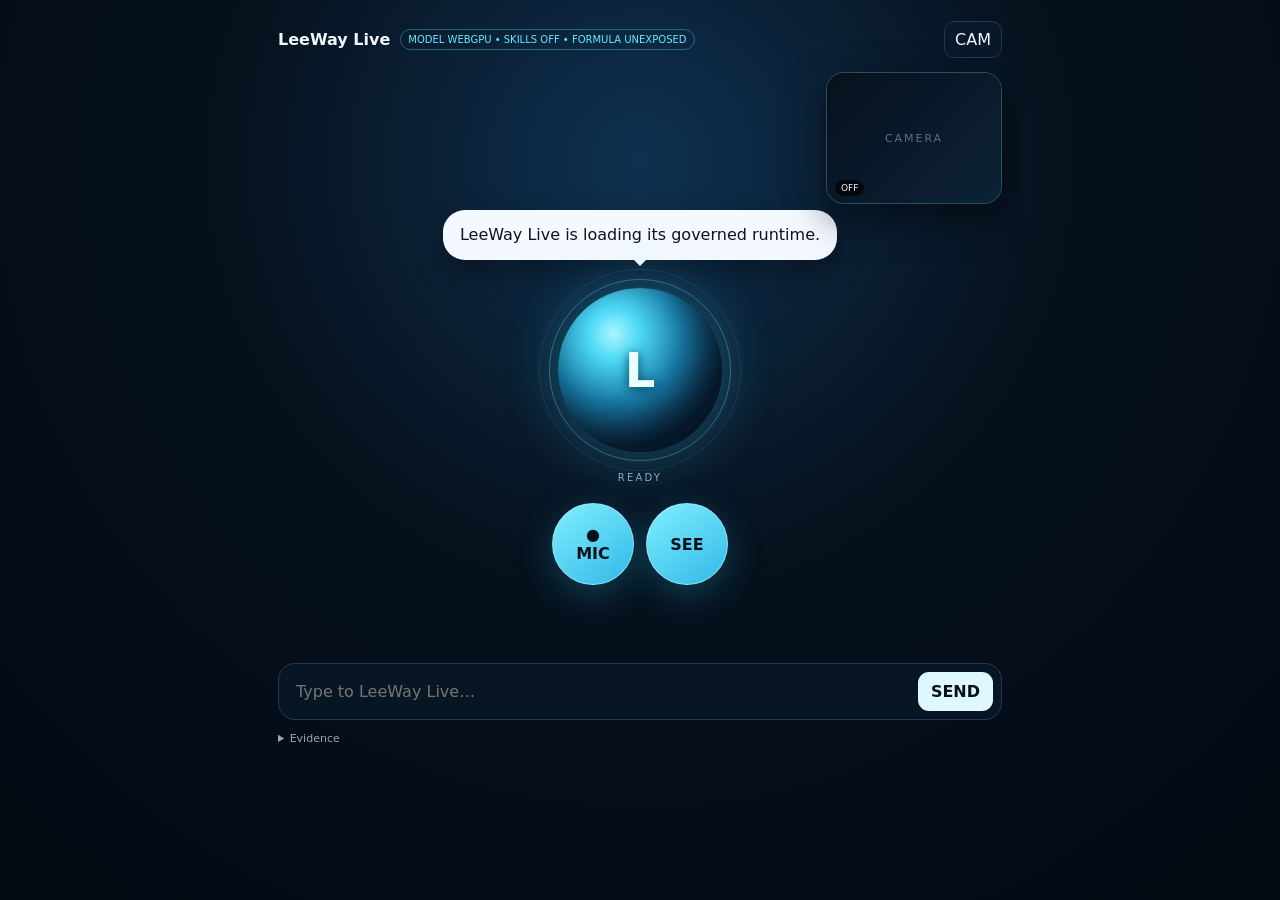
==== docs/index.html @ 48c7791c "feat: expose live model and vision controls" ====
<!--
LEEWAY HEADER — DO NOT REMOVE
REGION: UI.APP.SURFACE
TAG: UI.APP.LEEWAYLIVE.MAIN
5WH:
WHAT = LeeWay Live mobile-first voice, vision, and local-model interface
WHY = Governed public surface for microphone, camera, model inference, ecosystem discovery, and evidence
WHO = LeeWay Industries / Agent Lee
WHERE = docs/index.html
WHEN = 2026-09-23
HOW = Static GitHub Pages shell driven by governed JavaScript modules
AGENTS: ASSESS ALIGN AUDIT AGENT_LEE VERITAS
LICENSE: MIT
-->
<!doctype html>
<html lang="en">
<head>
  <meta charset="utf-8">
  <meta name="viewport" content="width=device-width,initial-scale=1,viewport-fit=cover">
  <meta name="theme-color" content="#06111d">
  <title>LeeWay Live</title>
  <link rel="icon" href="data:,">
  <link rel="manifest" href="./manifest.webmanifest">
  <link rel="stylesheet" href="./styles.css">
</head>
<body>
<main class="app-shell">
  <header class="topbar">
    <div class="identity"><strong>LeeWay Live</strong><span id="runtimeStatus">BOOTING LIVE RUNTIME…</span></div>
    <button id="cameraToggle" class="icon-button" aria-label="Toggle camera">CAM</button>
  </header>
  <section class="camera-pip" id="cameraPanel">
    <video id="cameraView" autoplay muted playsinline></video>
    <div class="camera-placeholder" id="cameraPlaceholder">CAMERA</div>
    <span class="camera-status" id="cameraStatus">OFF</span>
  </section>
  <section class="conversation-stage">
    <div class="speech-bubble agent-bubble" role="status" aria-live="polite">
      <span id="agentText">LeeWay Live is loading its governed runtime.</span>
    </div>
    <div class="sphere-wrap">
      <div class="agent-sphere" id="agentSphere" data-state="idle">
        <div class="sphere-core">L</div>
        <div class="sphere-ring ring-one"></div>
        <div class="sphere-ring ring-two"></div>
      </div>
      <div class="state-label" id="stateLabel">READY</div>
    </div>
    <div style="display:flex;gap:.75rem;justify-content:center;flex-wrap:wrap">
      <button id="micButton" class="mic-button" aria-label="Start voice input" aria-pressed="false">
        <span class="mic-glyph">●</span><span>MIC</span>
      </button>
      <button id="seeButton" class="mic-button" aria-label="Analyze current camera frame"><span>SEE</span></button>
    </div>
  </section>
  <section class="composer">
    <div class="speech-bubble user-bubble" id="userBubble" hidden><span id="userTranscript"></span></div>
    <div class="input-row">
      <input id="textInput" type="text" autocomplete="off" placeholder="Type to LeeWay Live…" aria-label="Message">
      <button id="sendButton" class="send-button">SEND</button>
    </div>
  </section>
  <details class="evidence-panel"><summary>Evidence</summary><pre id="evidenceTrace"></pre></details>
</main>
<script type="module" src="./app.js"></script>
</body>
</html>
---- docs/styles.css ----
/*
LEEWAY HEADER — DO NOT REMOVE
REGION: UI.APP.STYLE
TAG: UI.APP.LEEWAYLIVE.VISUALSYSTEM
COLOR_ONION_HEX:
NEON=#64E9FF
FLUO=#36B7FF
PASTEL=#CDEFFF
ICON_ASCII:
family=lucide
glyph=palette
5WH:
WHAT = Mobile visual system for LeeWay Live
WHY = Keeps camera secondary while voice sphere and conversation remain primary
WHO = LeeWay Industries / Agent Lee
WHERE = docs/styles.css
WHEN = 2026-09-22
HOW = Responsive CSS with picture-in-picture camera, comic bubbles, and state-driven sphere motion
AGENTS:
ASSESS
ALIGN
AUDIT
AGENT_LEE
LICENSE:
MIT
*/
:root{color-scheme:dark;--bg:#06111d;--line:#1d3b57;--text:#f2f7ff;--muted:#91a8bd;--cyan:#64e9ff;--green:#76e3a5}
*{box-sizing:border-box}html,body{margin:0;min-height:100%;background:radial-gradient(circle at 50% 18%,#0f3150 0,#06111d 42%,#030911 100%);font-family:Inter,system-ui,-apple-system,Segoe UI,sans-serif;color:var(--text)}button,input{font:inherit}.app-shell{position:relative;min-height:100dvh;max-width:760px;margin:auto;padding:max(18px,env(safe-area-inset-top)) 18px max(20px,env(safe-area-inset-bottom));overflow:hidden}.topbar{display:flex;justify-content:space-between;align-items:center;min-height:42px;position:relative;z-index:6}.identity{display:flex;gap:10px;align-items:center}.identity span{font-size:10px;color:var(--cyan);border:1px solid #64e9ff55;border-radius:999px;padding:4px 7px}.icon-button{border:1px solid var(--line);background:#0b1b2caa;color:var(--text);border-radius:10px;padding:8px 10px}
.camera-pip{position:absolute;right:18px;top:72px;width:clamp(112px,29vw,176px);aspect-ratio:4/3;border:1px solid #64e9ff55;border-radius:18px;overflow:hidden;background:#02070d;box-shadow:0 14px 38px #0008;z-index:8}.camera-pip video{width:100%;height:100%;object-fit:cover;display:block}.camera-placeholder{position:absolute;inset:0;display:grid;place-items:center;color:#597085;font-size:11px;letter-spacing:.18em;background:linear-gradient(135deg,#07111d,#0c2236)}.camera-status{position:absolute;left:8px;bottom:7px;font-size:9px;background:#000a;padding:3px 6px;border-radius:999px}.camera-pip.active .camera-placeholder{display:none}.camera-pip.active .camera-status{color:var(--green)}
.conversation-stage{min-height:67dvh;display:flex;flex-direction:column;align-items:center;justify-content:center;padding:90px 0 18px}.speech-bubble{position:relative;border-radius:22px;padding:14px 17px;line-height:1.4;box-shadow:0 12px 30px #0005}.agent-bubble{max-width:min(78%,500px);background:#f4f8ff;color:#0a1520;margin-bottom:28px}.agent-bubble:after{content:"";position:absolute;left:50%;bottom:-14px;transform:translateX(-50%);border:8px solid transparent;border-top-color:#f4f8ff}.user-bubble{max-width:82%;margin:0 0 12px auto;background:#173d5c}.user-bubble:after{content:"";position:absolute;right:18px;bottom:-11px;border:6px solid transparent;border-top-color:#173d5c}
.sphere-wrap{text-align:center}.agent-sphere{position:relative;width:164px;height:164px;border-radius:50%;display:grid;place-items:center;background:radial-gradient(circle at 34% 28%,#aaf5ff 0,#4ed9f6 16%,#187ca8 43%,#0b2943 70%,#06111d 100%);box-shadow:0 0 58px #4bdfff4d,inset -18px -24px 38px #02081280;transition:.25s}.sphere-core{font-weight:900;font-size:48px;color:#eaffff;text-shadow:0 2px 12px #003b55}.sphere-ring{position:absolute;inset:-9px;border:1px solid #64e9ff55;border-radius:50%}.ring-two{inset:-19px;border-color:#36b7ff22}.agent-sphere[data-state="listening"]{transform:scale(1.04);box-shadow:0 0 80px #64e9ff99}.agent-sphere[data-state="thinking"]{animation:breathe 1.3s ease-in-out infinite}.agent-sphere[data-state="speaking"] .ring-one{animation:ring 1.1s linear infinite}@keyframes breathe{50%{transform:scale(.96);filter:brightness(1.25)}}@keyframes ring{to{transform:rotate(360deg) scale(1.08)}}.state-label{font-size:10px;letter-spacing:.22em;color:var(--muted);margin-top:20px}
.mic-button{margin-top:20px;width:82px;height:82px;border-radius:50%;border:1px solid #b9f7ff88;background:linear-gradient(145deg,#80efff,#32b8e8);color:#04111a;display:flex;flex-direction:column;align-items:center;justify-content:center;font-weight:900;box-shadow:0 10px 35px #2bbce744}.mic-button[aria-pressed="true"]{background:linear-gradient(145deg,#ff9baa,#ff647b)}.composer{position:relative;z-index:5}.input-row{display:grid;grid-template-columns:1fr auto;gap:8px;background:#091726cc;border:1px solid var(--line);padding:8px;border-radius:17px}.input-row input{min-width:0;background:transparent;border:0;outline:0;color:var(--text);padding:9px}.send-button{border:0;border-radius:11px;padding:10px 13px;background:#dff8ff;color:#06111d;font-weight:900}.evidence-panel{margin-top:12px;color:var(--muted);font-size:11px}.evidence-panel pre{white-space:pre-wrap;max-height:160px;overflow:auto;background:#030911;padding:10px;border-radius:10px}@media(max-width:430px){.camera-pip{width:118px;right:14px;top:68px}.conversation-stage{padding-top:106px}.agent-sphere{width:148px;height:148px}.agent-bubble{max-width:86%}}
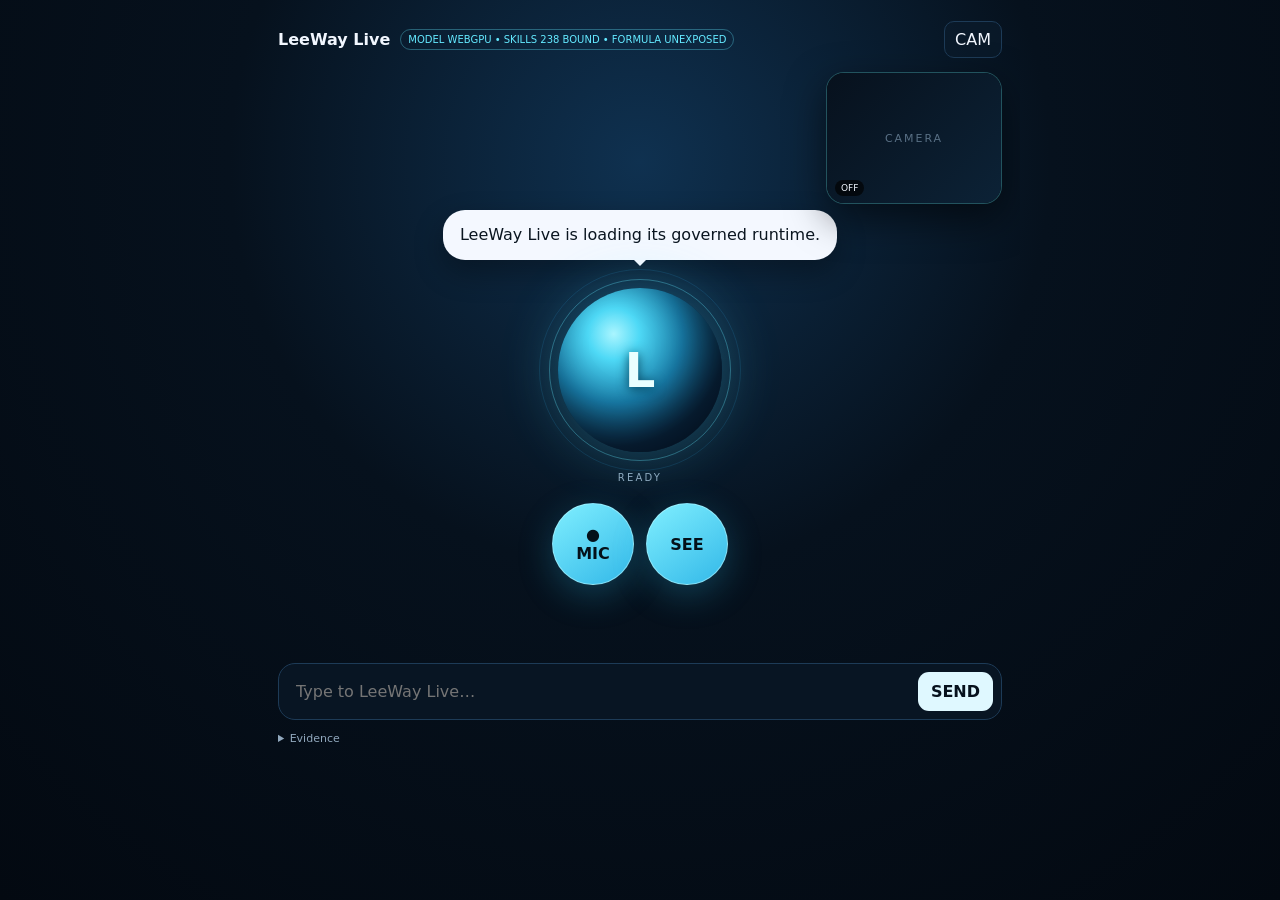
==== commit 361f9a26: "feat: activate browser-local LeeWay Live runtime" ====
--- a/docs/index.html
+++ b/docs/index.html
@@ -12,56 +12,11 @@
 AGENTS: ASSESS ALIGN AUDIT AGENT_LEE VERITAS
 LICENSE: MIT
 -->
-<!doctype html>
-<html lang="en">
-<head>
-  <meta charset="utf-8">
-  <meta name="viewport" content="width=device-width,initial-scale=1,viewport-fit=cover">
-  <meta name="theme-color" content="#06111d">
-  <title>LeeWay Live</title>
-  <link rel="icon" href="data:,">
-  <link rel="manifest" href="./manifest.webmanifest">
-  <link rel="stylesheet" href="./styles.css">
-</head>
-<body>
-<main class="app-shell">
-  <header class="topbar">
-    <div class="identity"><strong>LeeWay Live</strong><span id="runtimeStatus">BOOTING LIVE RUNTIME…</span></div>
-    <button id="cameraToggle" class="icon-button" aria-label="Toggle camera">CAM</button>
-  </header>
-  <section class="camera-pip" id="cameraPanel">
-    <video id="cameraView" autoplay muted playsinline></video>
-    <div class="camera-placeholder" id="cameraPlaceholder">CAMERA</div>
-    <span class="camera-status" id="cameraStatus">OFF</span>
-  </section>
-  <section class="conversation-stage">
-    <div class="speech-bubble agent-bubble" role="status" aria-live="polite">
-      <span id="agentText">LeeWay Live is loading its governed runtime.</span>
-    </div>
-    <div class="sphere-wrap">
-      <div class="agent-sphere" id="agentSphere" data-state="idle">
-        <div class="sphere-core">L</div>
-        <div class="sphere-ring ring-one"></div>
-        <div class="sphere-ring ring-two"></div>
-      </div>
-      <div class="state-label" id="stateLabel">READY</div>
-    </div>
-    <div style="display:flex;gap:.75rem;justify-content:center;flex-wrap:wrap">
-      <button id="micButton" class="mic-button" aria-label="Start voice input" aria-pressed="false">
-        <span class="mic-glyph">●</span><span>MIC</span>
-      </button>
-      <button id="seeButton" class="mic-button" aria-label="Analyze current camera frame"><span>SEE</span></button>
-    </div>
-  </section>
-  <section class="composer">
-    <div class="speech-bubble user-bubble" id="userBubble" hidden><span id="userTranscript"></span></div>
-    <div class="input-row">
-      <input id="textInput" type="text" autocomplete="off" placeholder="Type to LeeWay Live…" aria-label="Message">
-      <button id="sendButton" class="send-button">SEND</button>
-    </div>
-  </section>
-  <details class="evidence-panel"><summary>Evidence</summary><pre id="evidenceTrace"></pre></details>
-</main>
-<script type="module" src="./app.js"></script>
-</body>
-</html>+<!doctype html><html lang="en"><head><meta charset="utf-8"><meta name="viewport" content="width=device-width,initial-scale=1,viewport-fit=cover"><meta name="theme-color" content="#06111d"><link rel="icon" href="data:,"><title>LeeWay Live</title><link rel="manifest" href="./manifest.webmanifest"><link rel="stylesheet" href="./styles.css"></head>
+<body><main class="app-shell"><header class="topbar"><div class="identity"><strong>LeeWay Live</strong><span id="runtimeStatus">BOOTING LIVE RUNTIME…</span></div><button id="cameraToggle" class="icon-button" aria-label="Toggle camera">CAM</button></header>
+<section class="camera-pip" id="cameraPanel"><video id="cameraView" autoplay muted playsinline></video><div class="camera-placeholder" id="cameraPlaceholder">CAMERA</div><span class="camera-status" id="cameraStatus">OFF</span></section>
+<section class="conversation-stage"><div class="speech-bubble agent-bubble" role="status" aria-live="polite"><span id="agentText">LeeWay Live is loading its governed runtime.</span></div>
+<div class="sphere-wrap"><div class="agent-sphere" id="agentSphere" data-state="idle"><div class="sphere-core">L</div><div class="sphere-ring ring-one"></div><div class="sphere-ring ring-two"></div></div><div class="state-label" id="stateLabel">READY</div></div>
+<div style="display:flex;gap:.75rem;justify-content:center;flex-wrap:wrap"><button id="micButton" class="mic-button" aria-label="Start voice input" aria-pressed="false"><span class="mic-glyph">●</span><span>MIC</span></button><button id="seeButton" class="mic-button" aria-label="Analyze current camera frame"><span>SEE</span></button></div></section>
+<section class="composer"><div class="speech-bubble user-bubble" id="userBubble" hidden><span id="userTranscript"></span></div><div class="input-row"><input id="textInput" type="text" autocomplete="off" placeholder="Type to LeeWay Live…" aria-label="Message"><button id="sendButton" class="send-button">SEND</button></div></section>
+<details class="evidence-panel"><summary>Evidence</summary><pre id="evidenceTrace"></pre></details></main><script type="module" src="./app.js"></script></body></html>
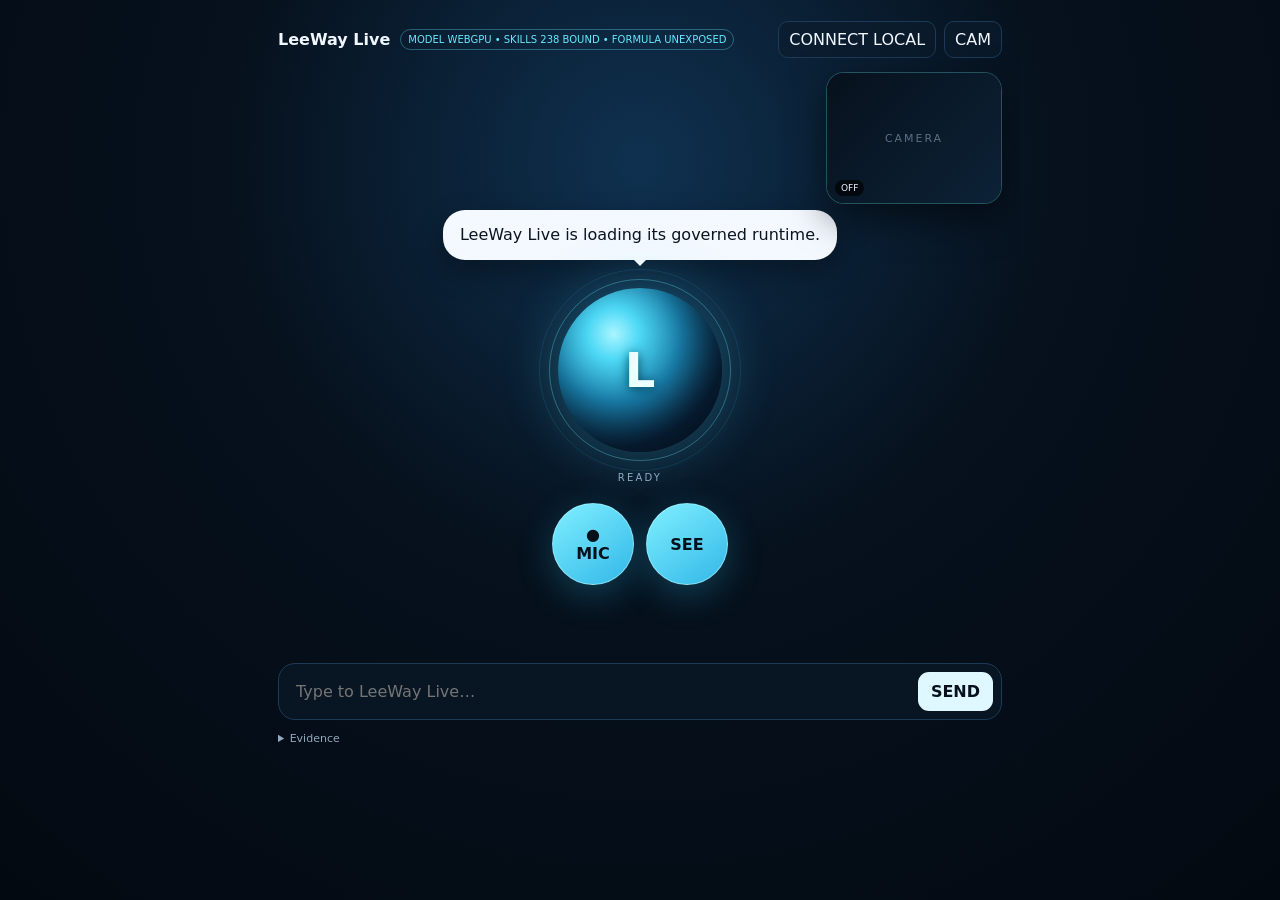
==== commit 89dc9af6: "feat: complete LeeWay Live local model vision runtime" ====
--- a/docs/index.html
+++ b/docs/index.html
@@ -13,7 +13,7 @@
 LICENSE: MIT
 -->
 <!doctype html><html lang="en"><head><meta charset="utf-8"><meta name="viewport" content="width=device-width,initial-scale=1,viewport-fit=cover"><meta name="theme-color" content="#06111d"><link rel="icon" href="data:,"><title>LeeWay Live</title><link rel="manifest" href="./manifest.webmanifest"><link rel="stylesheet" href="./styles.css"></head>
-<body><main class="app-shell"><header class="topbar"><div class="identity"><strong>LeeWay Live</strong><span id="runtimeStatus">BOOTING LIVE RUNTIME…</span></div><button id="cameraToggle" class="icon-button" aria-label="Toggle camera">CAM</button></header>
+<body><main class="app-shell"><header class="topbar"><div class="identity"><strong>LeeWay Live</strong><span id="runtimeStatus">BOOTING LIVE RUNTIME…</span></div><div style="display:flex;gap:.5rem"><button id="connectLocal" class="icon-button" aria-label="Connect local LeeWay Runtime Fabric">CONNECT LOCAL</button><button id="cameraToggle" class="icon-button" aria-label="Toggle camera">CAM</button></div></header>
 <section class="camera-pip" id="cameraPanel"><video id="cameraView" autoplay muted playsinline></video><div class="camera-placeholder" id="cameraPlaceholder">CAMERA</div><span class="camera-status" id="cameraStatus">OFF</span></section>
 <section class="conversation-stage"><div class="speech-bubble agent-bubble" role="status" aria-live="polite"><span id="agentText">LeeWay Live is loading its governed runtime.</span></div>
 <div class="sphere-wrap"><div class="agent-sphere" id="agentSphere" data-state="idle"><div class="sphere-core">L</div><div class="sphere-ring ring-one"></div><div class="sphere-ring ring-two"></div></div><div class="state-label" id="stateLabel">READY</div></div>
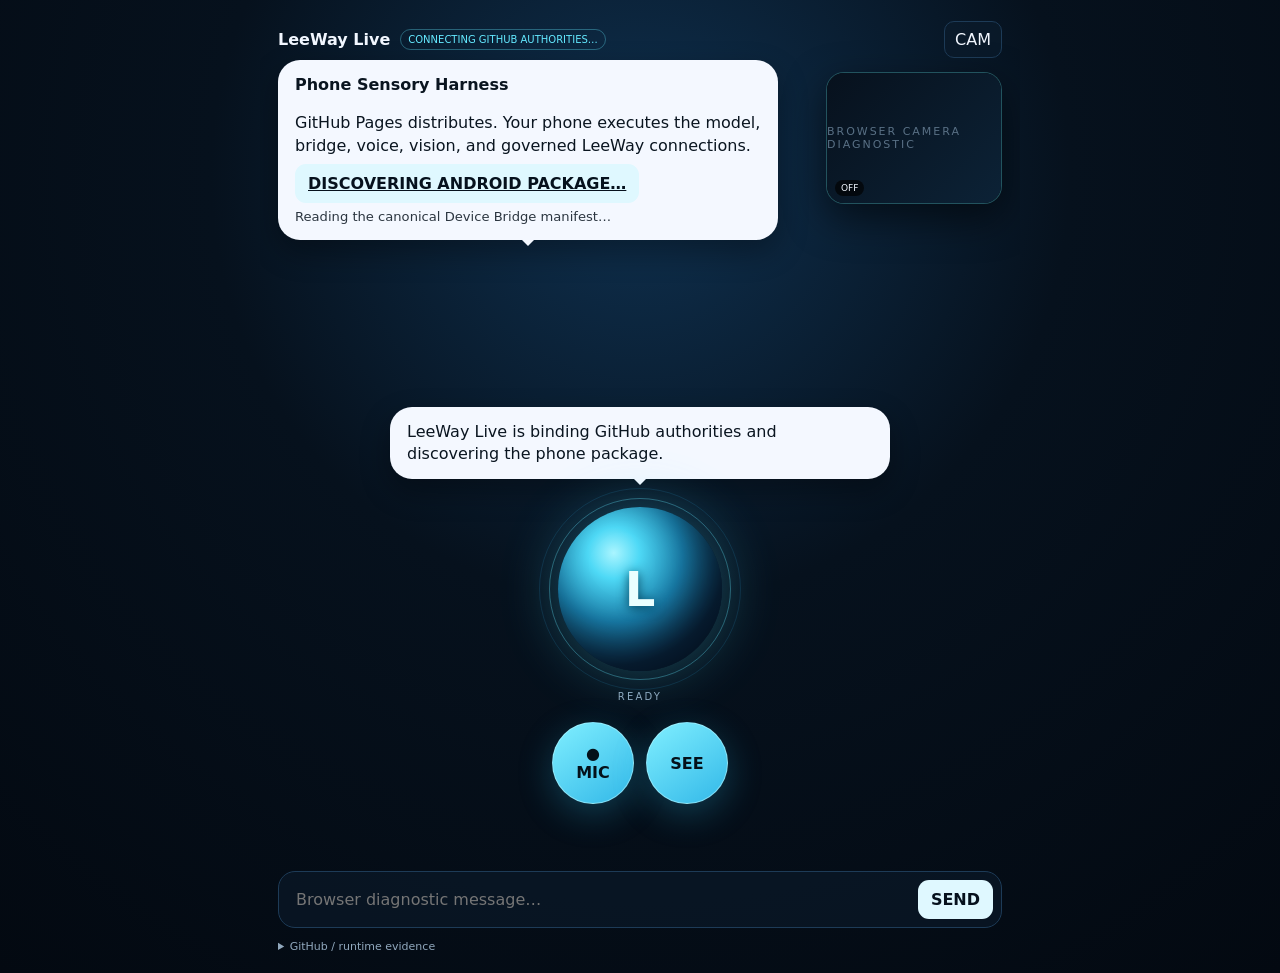
==== commit c2cd9389: "feat: make LeeWay Live Pages the phone harness installer" ====
--- a/docs/index.html
+++ b/docs/index.html
@@ -3,20 +3,75 @@
 REGION: UI.APP.SURFACE
 TAG: UI.APP.LEEWAYLIVE.MAIN
 5WH:
-WHAT = LeeWay Live mobile-first voice, vision, and local-model interface
-WHY = Governed public surface for microphone, camera, model inference, ecosystem discovery, and evidence
+WHAT = LeeWay Live GitHub Pages bootstrap, installer, browser diagnostics, voice and vision surface
+WHY = Gives any authorized user one GitHub Pages front door for the phone-local LeeWay sensory harness
 WHO = LeeWay Industries / Agent Lee
 WHERE = docs/index.html
 WHEN = 2026-09-23
-HOW = Static GitHub Pages shell driven by governed JavaScript modules
+HOW = GitHub Pages reads canonical manifests, exposes the current Android package, and retains browser diagnostics
 AGENTS: ASSESS ALIGN AUDIT AGENT_LEE VERITAS
 LICENSE: MIT
 -->
-<!doctype html><html lang="en"><head><meta charset="utf-8"><meta name="viewport" content="width=device-width,initial-scale=1,viewport-fit=cover"><meta name="theme-color" content="#06111d"><link rel="icon" href="data:,"><title>LeeWay Live</title><link rel="manifest" href="./manifest.webmanifest"><link rel="stylesheet" href="./styles.css"></head>
-<body><main class="app-shell"><header class="topbar"><div class="identity"><strong>LeeWay Live</strong><span id="runtimeStatus">BOOTING LIVE RUNTIME…</span></div><div style="display:flex;gap:.5rem"><button id="connectLocal" class="icon-button" aria-label="Connect local LeeWay Runtime Fabric">CONNECT LOCAL</button><button id="cameraToggle" class="icon-button" aria-label="Toggle camera">CAM</button></div></header>
-<section class="camera-pip" id="cameraPanel"><video id="cameraView" autoplay muted playsinline></video><div class="camera-placeholder" id="cameraPlaceholder">CAMERA</div><span class="camera-status" id="cameraStatus">OFF</span></section>
-<section class="conversation-stage"><div class="speech-bubble agent-bubble" role="status" aria-live="polite"><span id="agentText">LeeWay Live is loading its governed runtime.</span></div>
-<div class="sphere-wrap"><div class="agent-sphere" id="agentSphere" data-state="idle"><div class="sphere-core">L</div><div class="sphere-ring ring-one"></div><div class="sphere-ring ring-two"></div></div><div class="state-label" id="stateLabel">READY</div></div>
-<div style="display:flex;gap:.75rem;justify-content:center;flex-wrap:wrap"><button id="micButton" class="mic-button" aria-label="Start voice input" aria-pressed="false"><span class="mic-glyph">●</span><span>MIC</span></button><button id="seeButton" class="mic-button" aria-label="Analyze current camera frame"><span>SEE</span></button></div></section>
-<section class="composer"><div class="speech-bubble user-bubble" id="userBubble" hidden><span id="userTranscript"></span></div><div class="input-row"><input id="textInput" type="text" autocomplete="off" placeholder="Type to LeeWay Live…" aria-label="Message"><button id="sendButton" class="send-button">SEND</button></div></section>
-<details class="evidence-panel"><summary>Evidence</summary><pre id="evidenceTrace"></pre></details></main><script type="module" src="./app.js"></script></body></html>+<!doctype html>
+<html lang="en">
+<head>
+  <meta charset="utf-8">
+  <meta name="viewport" content="width=device-width,initial-scale=1,viewport-fit=cover">
+  <meta name="theme-color" content="#06111d">
+  <title>LeeWay Live</title>
+  <link rel="icon" href="data:,">
+  <link rel="manifest" href="./manifest.webmanifest">
+  <link rel="stylesheet" href="./styles.css">
+</head>
+<body>
+<main class="app-shell">
+  <header class="topbar">
+    <div class="identity"><strong>LeeWay Live</strong><span id="runtimeStatus">CONNECTING GITHUB AUTHORITIES…</span></div>
+    <button id="cameraToggle" class="icon-button" aria-label="Toggle browser camera diagnostic">CAM</button>
+  </header>
+
+  <section class="speech-bubble agent-bubble" aria-labelledby="installTitle">
+    <strong id="installTitle">Phone Sensory Harness</strong>
+    <p>GitHub Pages distributes. Your phone executes the model, bridge, voice, vision, and governed LeeWay connections.</p>
+    <a id="installButton" class="send-button" href="#" aria-disabled="true">DISCOVERING ANDROID PACKAGE…</a>
+    <div id="packageInfo" style="margin-top:.75rem;font-size:.82rem;opacity:.85">Reading the canonical Device Bridge manifest…</div>
+  </section>
+
+  <section class="camera-pip" id="cameraPanel">
+    <video id="cameraView" autoplay muted playsinline></video>
+    <div class="camera-placeholder" id="cameraPlaceholder">BROWSER CAMERA DIAGNOSTIC</div>
+    <span class="camera-status" id="cameraStatus">OFF</span>
+  </section>
+
+  <section class="conversation-stage">
+    <div class="speech-bubble agent-bubble" role="status" aria-live="polite">
+      <span id="agentText">LeeWay Live is binding GitHub authorities and discovering the phone package.</span>
+    </div>
+    <div class="sphere-wrap">
+      <div class="agent-sphere" id="agentSphere" data-state="idle">
+        <div class="sphere-core">L</div><div class="sphere-ring ring-one"></div><div class="sphere-ring ring-two"></div>
+      </div>
+      <div class="state-label" id="stateLabel">READY</div>
+    </div>
+    <div style="display:flex;gap:.75rem;justify-content:center;flex-wrap:wrap">
+      <button id="micButton" class="mic-button" aria-label="Start browser voice diagnostic" aria-pressed="false"><span class="mic-glyph">●</span><span>MIC</span></button>
+      <button id="seeButton" class="mic-button" aria-label="Analyze current browser camera frame"><span>SEE</span></button>
+    </div>
+  </section>
+
+  <section class="composer">
+    <div class="speech-bubble user-bubble" id="userBubble" hidden><span id="userTranscript"></span></div>
+    <div class="input-row">
+      <input id="textInput" type="text" autocomplete="off" placeholder="Browser diagnostic message…" aria-label="Message">
+      <button id="sendButton" class="send-button">SEND</button>
+    </div>
+  </section>
+
+  <details class="evidence-panel">
+    <summary>GitHub / runtime evidence</summary>
+    <pre id="evidenceTrace"></pre>
+  </details>
+</main>
+<script type="module" src="./app.js"></script>
+</body>
+</html>
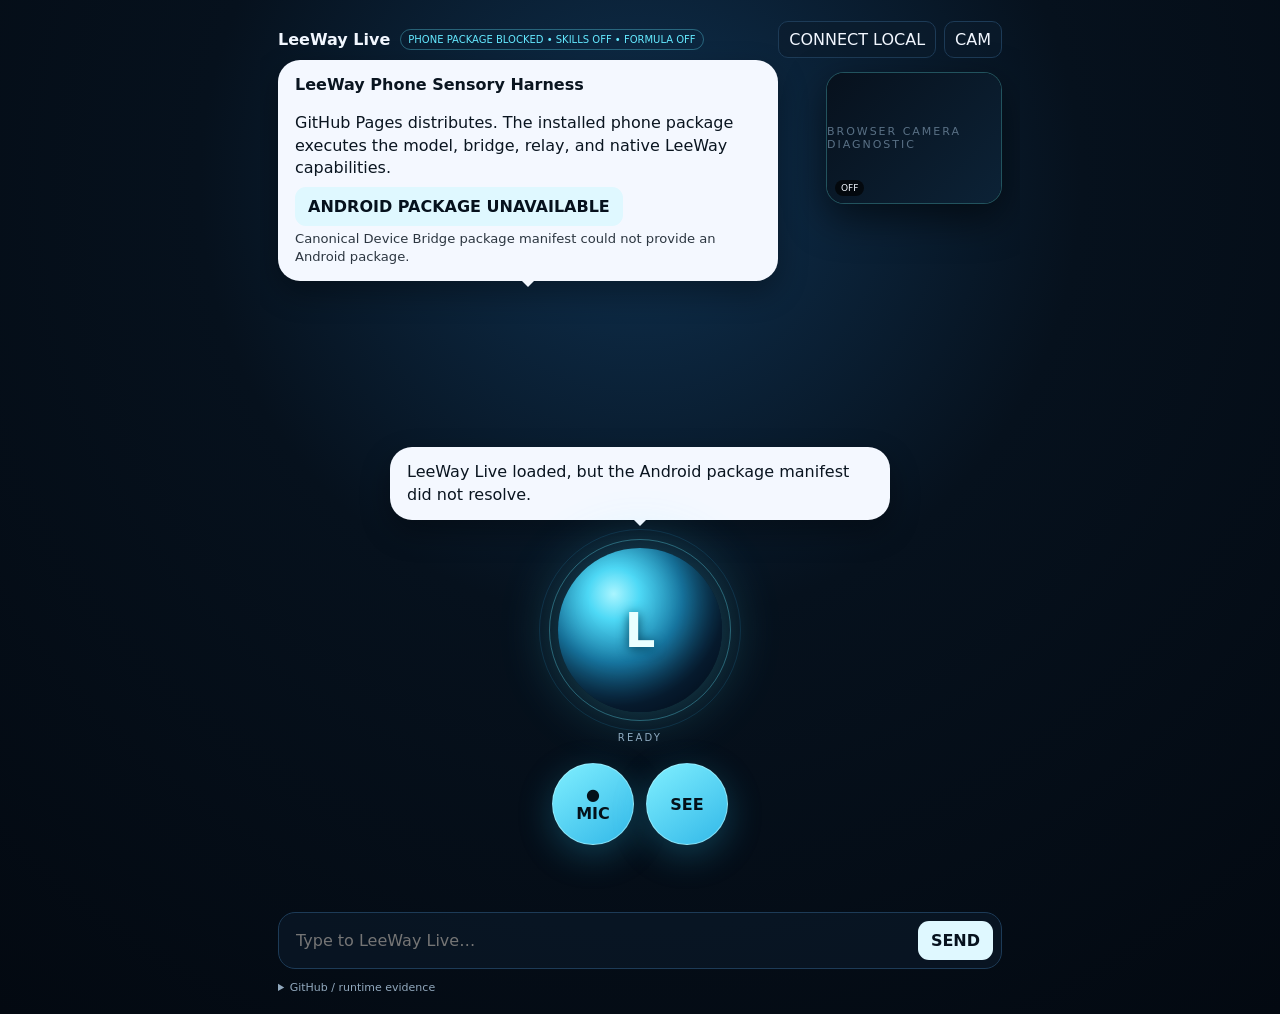
==== commit ad96b4b7: "feat: add GitHub Pages phone installer without removing local diagnostics" ====
--- a/docs/index.html
+++ b/docs/index.html
@@ -3,12 +3,12 @@
 REGION: UI.APP.SURFACE
 TAG: UI.APP.LEEWAYLIVE.MAIN
 5WH:
-WHAT = LeeWay Live GitHub Pages bootstrap, installer, browser diagnostics, voice and vision surface
-WHY = Gives any authorized user one GitHub Pages front door for the phone-local LeeWay sensory harness
+WHAT = LeeWay Live GitHub Pages installer plus browser/local-runtime diagnostics
+WHY = Provides one public front door for phone-local LeeWay while preserving current local runtime and browser capabilities
 WHO = LeeWay Industries / Agent Lee
 WHERE = docs/index.html
 WHEN = 2026-09-23
-HOW = GitHub Pages reads canonical manifests, exposes the current Android package, and retains browser diagnostics
+HOW = Static GitHub Pages UI driven by canonical manifests and governed JavaScript modules
 AGENTS: ASSESS ALIGN AUDIT AGENT_LEE VERITAS
 LICENSE: MIT
 -->
@@ -18,23 +18,29 @@
   <meta charset="utf-8">
   <meta name="viewport" content="width=device-width,initial-scale=1,viewport-fit=cover">
   <meta name="theme-color" content="#06111d">
+  <link rel="icon" href="data:,">
   <title>LeeWay Live</title>
-  <link rel="icon" href="data:,">
   <link rel="manifest" href="./manifest.webmanifest">
   <link rel="stylesheet" href="./styles.css">
 </head>
 <body>
 <main class="app-shell">
   <header class="topbar">
-    <div class="identity"><strong>LeeWay Live</strong><span id="runtimeStatus">CONNECTING GITHUB AUTHORITIES…</span></div>
-    <button id="cameraToggle" class="icon-button" aria-label="Toggle browser camera diagnostic">CAM</button>
+    <div class="identity">
+      <strong>LeeWay Live</strong>
+      <span id="runtimeStatus">CONNECTING GITHUB AUTHORITIES…</span>
+    </div>
+    <div style="display:flex;gap:.5rem;flex-wrap:wrap">
+      <button id="connectLocal" class="icon-button" aria-label="Connect local LeeWay Runtime Fabric">CONNECT LOCAL</button>
+      <button id="cameraToggle" class="icon-button" aria-label="Toggle browser camera diagnostic">CAM</button>
+    </div>
   </header>
 
   <section class="speech-bubble agent-bubble" aria-labelledby="installTitle">
-    <strong id="installTitle">Phone Sensory Harness</strong>
-    <p>GitHub Pages distributes. Your phone executes the model, bridge, voice, vision, and governed LeeWay connections.</p>
+    <strong id="installTitle">LeeWay Phone Sensory Harness</strong>
+    <p>GitHub Pages distributes. The installed phone package executes the model, bridge, relay, and native LeeWay capabilities.</p>
     <a id="installButton" class="send-button" href="#" aria-disabled="true">DISCOVERING ANDROID PACKAGE…</a>
-    <div id="packageInfo" style="margin-top:.75rem;font-size:.82rem;opacity:.85">Reading the canonical Device Bridge manifest…</div>
+    <div id="packageInfo" style="margin-top:.75rem;font-size:.82rem;opacity:.85">Reading the canonical Device Bridge package manifest…</div>
   </section>
 
   <section class="camera-pip" id="cameraPanel">
@@ -45,16 +51,22 @@
 
   <section class="conversation-stage">
     <div class="speech-bubble agent-bubble" role="status" aria-live="polite">
-      <span id="agentText">LeeWay Live is binding GitHub authorities and discovering the phone package.</span>
+      <span id="agentText">LeeWay Live is loading its governed runtime.</span>
     </div>
+
     <div class="sphere-wrap">
       <div class="agent-sphere" id="agentSphere" data-state="idle">
-        <div class="sphere-core">L</div><div class="sphere-ring ring-one"></div><div class="sphere-ring ring-two"></div>
+        <div class="sphere-core">L</div>
+        <div class="sphere-ring ring-one"></div>
+        <div class="sphere-ring ring-two"></div>
       </div>
       <div class="state-label" id="stateLabel">READY</div>
     </div>
+
     <div style="display:flex;gap:.75rem;justify-content:center;flex-wrap:wrap">
-      <button id="micButton" class="mic-button" aria-label="Start browser voice diagnostic" aria-pressed="false"><span class="mic-glyph">●</span><span>MIC</span></button>
+      <button id="micButton" class="mic-button" aria-label="Start browser voice diagnostic" aria-pressed="false">
+        <span class="mic-glyph">●</span><span>MIC</span>
+      </button>
       <button id="seeButton" class="mic-button" aria-label="Analyze current browser camera frame"><span>SEE</span></button>
     </div>
   </section>
@@ -62,7 +74,7 @@
   <section class="composer">
     <div class="speech-bubble user-bubble" id="userBubble" hidden><span id="userTranscript"></span></div>
     <div class="input-row">
-      <input id="textInput" type="text" autocomplete="off" placeholder="Browser diagnostic message…" aria-label="Message">
+      <input id="textInput" type="text" autocomplete="off" placeholder="Type to LeeWay Live…" aria-label="Message">
       <button id="sendButton" class="send-button">SEND</button>
     </div>
   </section>
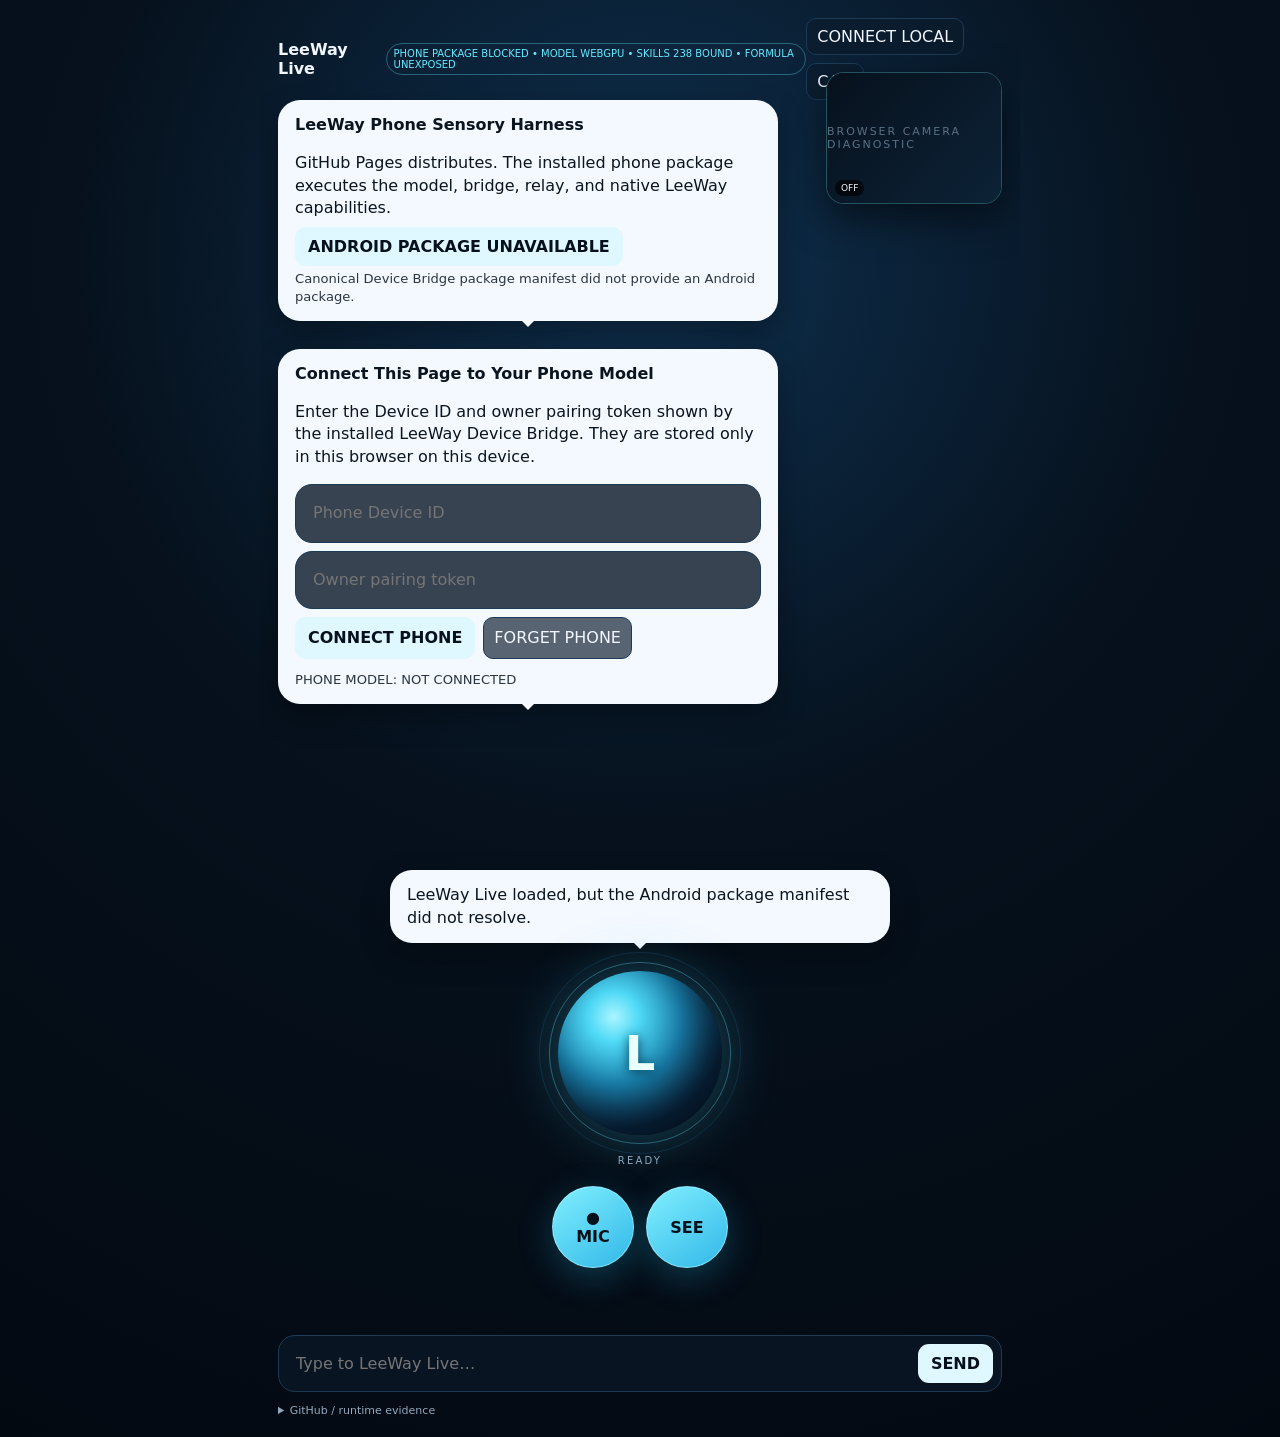
==== commit e0ab7355: "feat: add persistent phone pairing controls to LeeWay Live" ====
--- a/docs/index.html
+++ b/docs/index.html
@@ -43,7 +43,23 @@
     <div id="packageInfo" style="margin-top:.75rem;font-size:.82rem;opacity:.85">Reading the canonical Device Bridge package manifest…</div>
   </section>
 
-  <section class="camera-pip" id="cameraPanel">
+    <section class="speech-bubble agent-bubble" aria-labelledby="phonePairTitle">
+    <strong id="phonePairTitle">Connect This Page to Your Phone Model</strong>
+    <p>Enter the Device ID and owner pairing token shown by the installed LeeWay Device Bridge. They are stored only in this browser on this device.</p>
+    <div class="input-row" style="margin-bottom:.5rem">
+      <input id="phoneDeviceId" type="text" autocomplete="off" placeholder="Phone Device ID" aria-label="Phone Device ID">
+    </div>
+    <div class="input-row" style="margin-bottom:.5rem">
+      <input id="phonePairingToken" type="password" autocomplete="off" placeholder="Owner pairing token" aria-label="Owner pairing token">
+    </div>
+    <div style="display:flex;gap:.5rem;flex-wrap:wrap">
+      <button id="connectPhone" class="send-button">CONNECT PHONE</button>
+      <button id="forgetPhone" class="icon-button">FORGET PHONE</button>
+    </div>
+    <div id="phoneStatus" style="margin-top:.75rem;font-size:.82rem;opacity:.85">PHONE MODEL: NOT CONNECTED</div>
+  </section>
+
+<section class="camera-pip" id="cameraPanel">
     <video id="cameraView" autoplay muted playsinline></video>
     <div class="camera-placeholder" id="cameraPlaceholder">BROWSER CAMERA DIAGNOSTIC</div>
     <span class="camera-status" id="cameraStatus">OFF</span>
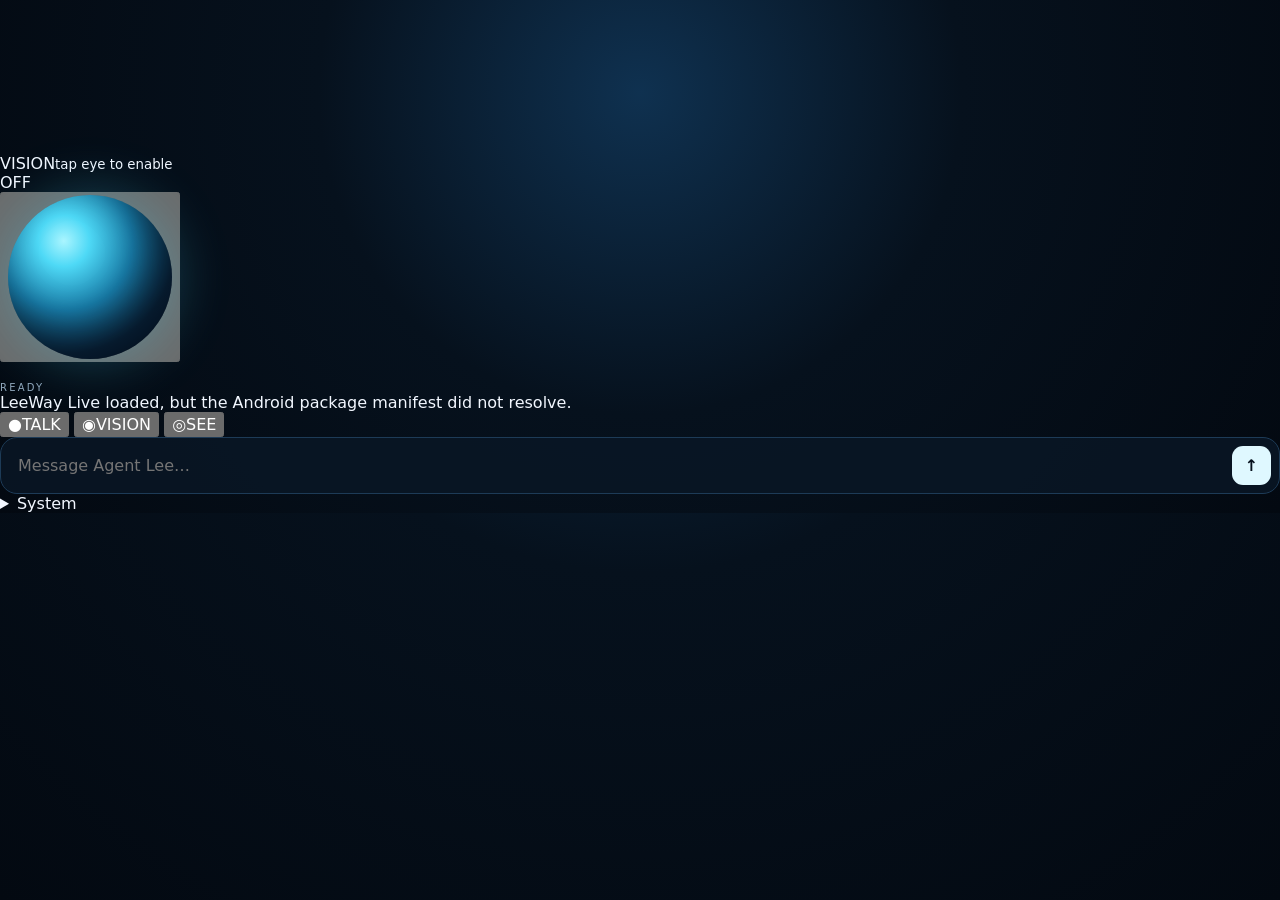
==== commit 933e61c1: "fix(live): restore sphere-first sensory harness surface" ====
--- a/docs/index.html
+++ b/docs/index.html
@@ -1,103 +1,83 @@
 <!--
 LEEWAY HEADER — DO NOT REMOVE
 REGION: UI.APP.SURFACE
-TAG: UI.APP.LEEWAYLIVE.MAIN
+TAG: UI.APP.LEEWAYLIVE.SENSORY
 5WH:
-WHAT = LeeWay Live GitHub Pages installer plus browser/local-runtime diagnostics
-WHY = Provides one public front door for phone-local LeeWay while preserving current local runtime and browser capabilities
+WHAT = Agent Lee mobile-first sensory interaction surface
+WHY = Presents one embodied sphere for governed voice, camera, text, and runtime evidence without diagnostic clutter
 WHO = LeeWay Industries / Agent Lee
 WHERE = docs/index.html
-WHEN = 2026-09-23
-HOW = Static GitHub Pages UI driven by canonical manifests and governed JavaScript modules
+WHEN = 2026-09-24
+HOW = Static GitHub Pages shell backed by LeeWay browser/phone capability adapters
 AGENTS: ASSESS ALIGN AUDIT AGENT_LEE VERITAS
 LICENSE: MIT
 -->
 <!doctype html>
 <html lang="en">
 <head>
-  <meta charset="utf-8">
-  <meta name="viewport" content="width=device-width,initial-scale=1,viewport-fit=cover">
-  <meta name="theme-color" content="#06111d">
-  <link rel="icon" href="data:,">
-  <title>LeeWay Live</title>
-  <link rel="manifest" href="./manifest.webmanifest">
-  <link rel="stylesheet" href="./styles.css">
+<meta charset="utf-8">
+<meta name="viewport" content="width=device-width,initial-scale=1,viewport-fit=cover">
+<meta name="theme-color" content="#02060b">
+<link rel="icon" href="data:,">
+<link rel="manifest" href="./manifest.webmanifest">
+<link rel="stylesheet" href="./styles.css">
+<title>Agent Lee — LeeWay Live</title>
 </head>
 <body>
-<main class="app-shell">
-  <header class="topbar">
-    <div class="identity">
-      <strong>LeeWay Live</strong>
-      <span id="runtimeStatus">CONNECTING GITHUB AUTHORITIES…</span>
-    </div>
-    <div style="display:flex;gap:.5rem;flex-wrap:wrap">
-      <button id="connectLocal" class="icon-button" aria-label="Connect local LeeWay Runtime Fabric">CONNECT LOCAL</button>
-      <button id="cameraToggle" class="icon-button" aria-label="Toggle browser camera diagnostic">CAM</button>
-    </div>
-  </header>
-
-  <section class="speech-bubble agent-bubble" aria-labelledby="installTitle">
-    <strong id="installTitle">LeeWay Phone Sensory Harness</strong>
-    <p>GitHub Pages distributes. The installed phone package executes the model, bridge, relay, and native LeeWay capabilities.</p>
-    <a id="installButton" class="send-button" href="#" aria-disabled="true">DISCOVERING ANDROID PACKAGE…</a>
-    <div id="packageInfo" style="margin-top:.75rem;font-size:.82rem;opacity:.85">Reading the canonical Device Bridge package manifest…</div>
+<main class="sensory-shell">
+  <section class="vision-frame" id="cameraPanel" aria-label="Agent Lee vision">
+    <video id="cameraView" autoplay muted playsinline></video>
+    <div class="vision-placeholder" id="cameraPlaceholder"><span>VISION</span><small>tap eye to enable</small></div>
+    <span class="vision-state" id="cameraStatus">OFF</span>
   </section>
 
-    <section class="speech-bubble agent-bubble" aria-labelledby="phonePairTitle">
-    <strong id="phonePairTitle">Connect This Page to Your Phone Model</strong>
-    <p>Enter the Device ID and owner pairing token shown by the installed LeeWay Device Bridge. They are stored only in this browser on this device.</p>
-    <div class="input-row" style="margin-bottom:.5rem">
-      <input id="phoneDeviceId" type="text" autocomplete="off" placeholder="Phone Device ID" aria-label="Phone Device ID">
-    </div>
-    <div class="input-row" style="margin-bottom:.5rem">
-      <input id="phonePairingToken" type="password" autocomplete="off" placeholder="Owner pairing token" aria-label="Owner pairing token">
-    </div>
-    <div style="display:flex;gap:.5rem;flex-wrap:wrap">
-      <button id="connectPhone" class="send-button">CONNECT PHONE</button>
-      <button id="forgetPhone" class="icon-button">FORGET PHONE</button>
-    </div>
-    <div id="phoneStatus" style="margin-top:.75rem;font-size:.82rem;opacity:.85">PHONE MODEL: NOT CONNECTED</div>
+  <section class="agent-stage">
+    <button class="sphere-button" id="agentSphereButton" aria-label="Talk to Agent Lee">
+      <div class="agent-sphere" id="agentSphere" data-state="idle">
+        <div class="fluid-layer fluid-a"></div>
+        <div class="fluid-layer fluid-b"></div>
+        <div class="sphere-glow"></div>
+        <div class="voice-wave" aria-hidden="true"><i></i><i></i><i></i><i></i><i></i></div>
+      </div>
+    </button>
+    <div class="state-label" id="stateLabel">READY</div>
+    <div class="agent-caption" id="agentText" role="status" aria-live="polite">Tap the sphere and speak.</div>
   </section>
 
-<section class="camera-pip" id="cameraPanel">
-    <video id="cameraView" autoplay muted playsinline></video>
-    <div class="camera-placeholder" id="cameraPlaceholder">BROWSER CAMERA DIAGNOSTIC</div>
-    <span class="camera-status" id="cameraStatus">OFF</span>
+  <section class="controls" aria-label="Sensory controls">
+    <button id="micButton" class="control-button primary" aria-label="Talk to Agent Lee" aria-pressed="false"><span class="control-icon">●</span><span>TALK</span></button>
+    <button id="cameraToggle" class="control-button" aria-label="Toggle camera vision"><span class="control-icon">◉</span><span>VISION</span></button>
+    <button id="seeButton" class="control-button" aria-label="Ask Agent Lee what the camera sees"><span class="control-icon">◎</span><span>SEE</span></button>
   </section>
 
-  <section class="conversation-stage">
-    <div class="speech-bubble agent-bubble" role="status" aria-live="polite">
-      <span id="agentText">LeeWay Live is loading its governed runtime.</span>
-    </div>
+  <section class="transcript" id="userBubble" hidden><span id="userTranscript"></span></section>
 
-    <div class="sphere-wrap">
-      <div class="agent-sphere" id="agentSphere" data-state="idle">
-        <div class="sphere-core">L</div>
-        <div class="sphere-ring ring-one"></div>
-        <div class="sphere-ring ring-two"></div>
-      </div>
-      <div class="state-label" id="stateLabel">READY</div>
-    </div>
-
-    <div style="display:flex;gap:.75rem;justify-content:center;flex-wrap:wrap">
-      <button id="micButton" class="mic-button" aria-label="Start browser voice diagnostic" aria-pressed="false">
-        <span class="mic-glyph">●</span><span>MIC</span>
-      </button>
-      <button id="seeButton" class="mic-button" aria-label="Analyze current browser camera frame"><span>SEE</span></button>
+  <section class="composer">
+    <div class="input-row">
+      <input id="textInput" type="text" autocomplete="off" placeholder="Message Agent Lee…" aria-label="Message Agent Lee">
+      <button id="sendButton" class="send-button" aria-label="Send">↑</button>
     </div>
   </section>
 
-  <section class="composer">
-    <div class="speech-bubble user-bubble" id="userBubble" hidden><span id="userTranscript"></span></div>
-    <div class="input-row">
-      <input id="textInput" type="text" autocomplete="off" placeholder="Type to LeeWay Live…" aria-label="Message">
-      <button id="sendButton" class="send-button">SEND</button>
+  <details class="system-drawer">
+    <summary>System</summary>
+    <div class="system-grid">
+      <div><b>Runtime</b><span id="runtimeStatus">CONNECTING…</span></div>
+      <div><b>Voice</b><span id="voiceStatus">VERIFYING LEEWAY VOICE…</span></div>
+      <div><b>Phone</b><span id="phoneStatus">NOT PAIRED</span></div>
     </div>
-  </section>
-
-  <details class="evidence-panel">
-    <summary>GitHub / runtime evidence</summary>
-    <pre id="evidenceTrace"></pre>
+    <div class="system-actions">
+      <button id="connectLocal" class="utility-button">VERIFY LOCAL</button>
+      <a id="installButton" class="utility-button" href="#" aria-disabled="true">PHONE PACKAGE</a>
+    </div>
+    <div id="packageInfo" class="fineprint">Discovering canonical Device Bridge package…</div>
+    <details class="pairing">
+      <summary>Phone pairing</summary>
+      <input id="phoneDeviceId" type="text" autocomplete="off" placeholder="Phone Device ID">
+      <input id="phonePairingToken" type="password" autocomplete="off" placeholder="Owner pairing token">
+      <div><button id="connectPhone" class="utility-button">CONNECT</button><button id="forgetPhone" class="utility-button">FORGET</button></div>
+    </details>
+    <details class="evidence-panel"><summary>Evidence</summary><pre id="evidenceTrace"></pre></details>
   </details>
 </main>
 <script type="module" src="./app.js"></script>
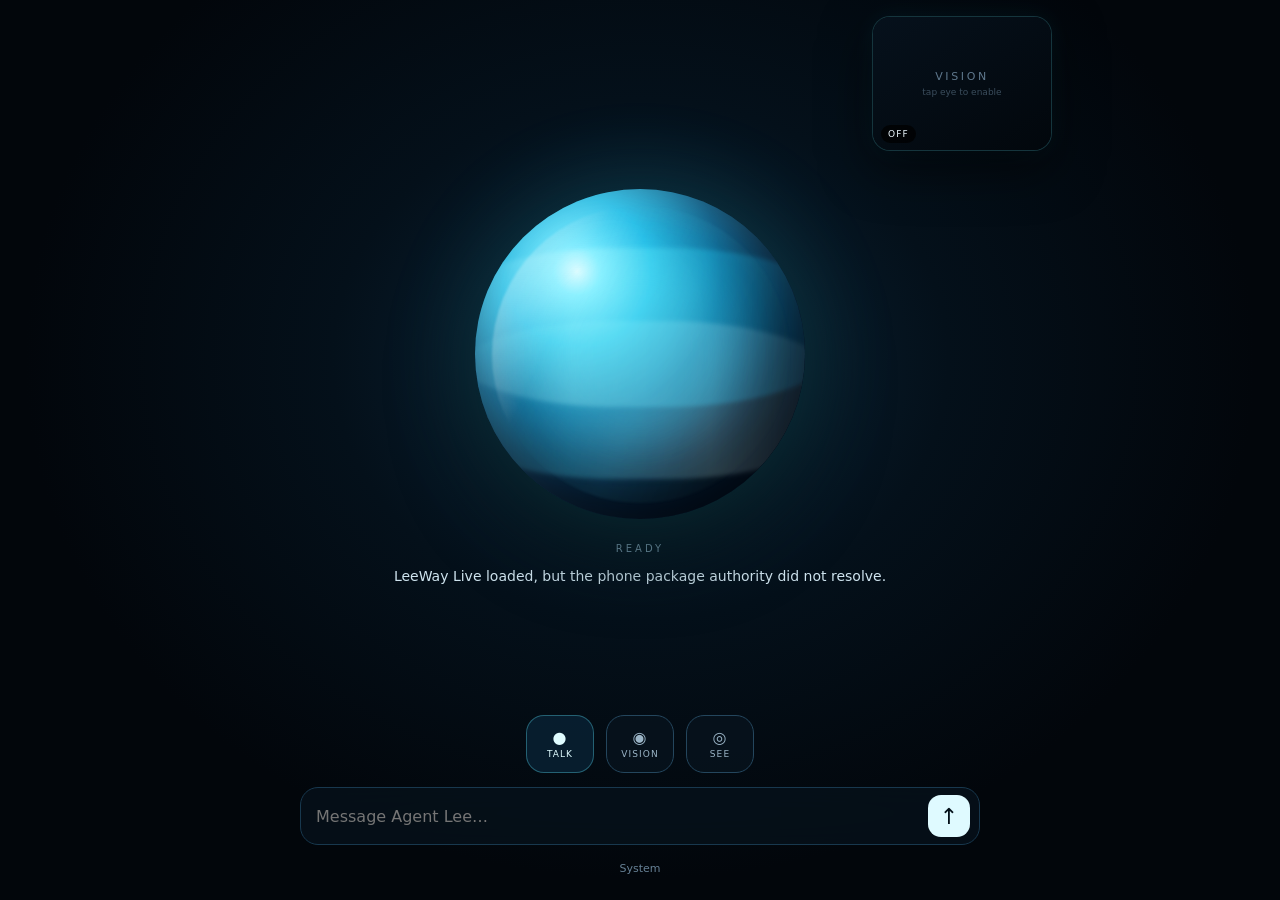
==== commit 87fbf695: "fix: keep Formula health separate from runtime verification" ====
--- a/docs/index.html
+++ b/docs/index.html
@@ -67,7 +67,7 @@
       <div><b>Phone</b><span id="phoneStatus">NOT PAIRED</span></div>
     </div>
     <div class="system-actions">
-      <button id="connectLocal" class="utility-button">VERIFY LOCAL</button>
+      <button id="connectLocal" class="utility-button">CHECK FORMULA</button>
       <a id="installButton" class="utility-button" href="#" aria-disabled="true">PHONE PACKAGE</a>
     </div>
     <div id="packageInfo" class="fineprint">Discovering canonical Device Bridge package…</div>
--- a/docs/styles.css
+++ b/docs/styles.css
@@ -1,32 +1,35 @@
 /*
 LEEWAY HEADER — DO NOT REMOVE
 REGION: UI.APP.STYLE
-TAG: UI.APP.LEEWAYLIVE.VISUALSYSTEM
-COLOR_ONION_HEX:
-NEON=#64E9FF
-FLUO=#36B7FF
-PASTEL=#CDEFFF
-ICON_ASCII:
-family=lucide
-glyph=palette
+TAG: UI.APP.LEEWAYLIVE.SENSORY_VISUAL
 5WH:
-WHAT = Mobile visual system for LeeWay Live
-WHY = Keeps camera secondary while voice sphere and conversation remain primary
+WHAT = Sphere-first responsive visual system for Agent Lee sensory harness
+WHY = Makes embodiment, speech state, and live vision primary while diagnostics stay subordinate
 WHO = LeeWay Industries / Agent Lee
 WHERE = docs/styles.css
-WHEN = 2026-09-22
-HOW = Responsive CSS with picture-in-picture camera, comic bubbles, and state-driven sphere motion
-AGENTS:
-ASSESS
-ALIGN
-AUDIT
-AGENT_LEE
-LICENSE:
-MIT
+WHEN = 2026-09-24
+HOW = CSS 3D transforms, fluid layers, state-driven audio motion, and responsive camera frame
+AGENTS: ASSESS ALIGN AUDIT AGENT_LEE
+LICENSE: MIT
 */
-:root{color-scheme:dark;--bg:#06111d;--line:#1d3b57;--text:#f2f7ff;--muted:#91a8bd;--cyan:#64e9ff;--green:#76e3a5}
-*{box-sizing:border-box}html,body{margin:0;min-height:100%;background:radial-gradient(circle at 50% 18%,#0f3150 0,#06111d 42%,#030911 100%);font-family:Inter,system-ui,-apple-system,Segoe UI,sans-serif;color:var(--text)}button,input{font:inherit}.app-shell{position:relative;min-height:100dvh;max-width:760px;margin:auto;padding:max(18px,env(safe-area-inset-top)) 18px max(20px,env(safe-area-inset-bottom));overflow:hidden}.topbar{display:flex;justify-content:space-between;align-items:center;min-height:42px;position:relative;z-index:6}.identity{display:flex;gap:10px;align-items:center}.identity span{font-size:10px;color:var(--cyan);border:1px solid #64e9ff55;border-radius:999px;padding:4px 7px}.icon-button{border:1px solid var(--line);background:#0b1b2caa;color:var(--text);border-radius:10px;padding:8px 10px}
-.camera-pip{position:absolute;right:18px;top:72px;width:clamp(112px,29vw,176px);aspect-ratio:4/3;border:1px solid #64e9ff55;border-radius:18px;overflow:hidden;background:#02070d;box-shadow:0 14px 38px #0008;z-index:8}.camera-pip video{width:100%;height:100%;object-fit:cover;display:block}.camera-placeholder{position:absolute;inset:0;display:grid;place-items:center;color:#597085;font-size:11px;letter-spacing:.18em;background:linear-gradient(135deg,#07111d,#0c2236)}.camera-status{position:absolute;left:8px;bottom:7px;font-size:9px;background:#000a;padding:3px 6px;border-radius:999px}.camera-pip.active .camera-placeholder{display:none}.camera-pip.active .camera-status{color:var(--green)}
-.conversation-stage{min-height:67dvh;display:flex;flex-direction:column;align-items:center;justify-content:center;padding:90px 0 18px}.speech-bubble{position:relative;border-radius:22px;padding:14px 17px;line-height:1.4;box-shadow:0 12px 30px #0005}.agent-bubble{max-width:min(78%,500px);background:#f4f8ff;color:#0a1520;margin-bottom:28px}.agent-bubble:after{content:"";position:absolute;left:50%;bottom:-14px;transform:translateX(-50%);border:8px solid transparent;border-top-color:#f4f8ff}.user-bubble{max-width:82%;margin:0 0 12px auto;background:#173d5c}.user-bubble:after{content:"";position:absolute;right:18px;bottom:-11px;border:6px solid transparent;border-top-color:#173d5c}
-.sphere-wrap{text-align:center}.agent-sphere{position:relative;width:164px;height:164px;border-radius:50%;display:grid;place-items:center;background:radial-gradient(circle at 34% 28%,#aaf5ff 0,#4ed9f6 16%,#187ca8 43%,#0b2943 70%,#06111d 100%);box-shadow:0 0 58px #4bdfff4d,inset -18px -24px 38px #02081280;transition:.25s}.sphere-core{font-weight:900;font-size:48px;color:#eaffff;text-shadow:0 2px 12px #003b55}.sphere-ring{position:absolute;inset:-9px;border:1px solid #64e9ff55;border-radius:50%}.ring-two{inset:-19px;border-color:#36b7ff22}.agent-sphere[data-state="listening"]{transform:scale(1.04);box-shadow:0 0 80px #64e9ff99}.agent-sphere[data-state="thinking"]{animation:breathe 1.3s ease-in-out infinite}.agent-sphere[data-state="speaking"] .ring-one{animation:ring 1.1s linear infinite}@keyframes breathe{50%{transform:scale(.96);filter:brightness(1.25)}}@keyframes ring{to{transform:rotate(360deg) scale(1.08)}}.state-label{font-size:10px;letter-spacing:.22em;color:var(--muted);margin-top:20px}
-.mic-button{margin-top:20px;width:82px;height:82px;border-radius:50%;border:1px solid #b9f7ff88;background:linear-gradient(145deg,#80efff,#32b8e8);color:#04111a;display:flex;flex-direction:column;align-items:center;justify-content:center;font-weight:900;box-shadow:0 10px 35px #2bbce744}.mic-button[aria-pressed="true"]{background:linear-gradient(145deg,#ff9baa,#ff647b)}.composer{position:relative;z-index:5}.input-row{display:grid;grid-template-columns:1fr auto;gap:8px;background:#091726cc;border:1px solid var(--line);padding:8px;border-radius:17px}.input-row input{min-width:0;background:transparent;border:0;outline:0;color:var(--text);padding:9px}.send-button{border:0;border-radius:11px;padding:10px 13px;background:#dff8ff;color:#06111d;font-weight:900}.evidence-panel{margin-top:12px;color:var(--muted);font-size:11px}.evidence-panel pre{white-space:pre-wrap;max-height:160px;overflow:auto;background:#030911;padding:10px;border-radius:10px}@media(max-width:430px){.camera-pip{width:118px;right:14px;top:68px}.conversation-stage{padding-top:106px}.agent-sphere{width:148px;height:148px}.agent-bubble{max-width:86%}}+:root{color-scheme:dark;--bg:#02060b;--panel:#07101a;--line:#163149;--text:#edf8ff;--muted:#7890a4;--cyan:#5eeaff;--blue:#2a8cff}
+*{box-sizing:border-box}html,body{margin:0;min-height:100%;background:#02060b;color:var(--text);font-family:Inter,ui-sans-serif,system-ui,-apple-system,Segoe UI,sans-serif}
+body{overflow-x:hidden;background:radial-gradient(ellipse at 50% 40%,#0b263a 0,#04101a 34%,#02060b 68%)}
+button,input{font:inherit}.sensory-shell{position:relative;min-height:100dvh;max-width:860px;margin:auto;padding:max(16px,env(safe-area-inset-top)) 18px max(18px,env(safe-area-inset-bottom));display:flex;flex-direction:column}
+.vision-frame{position:absolute;z-index:10;right:18px;top:max(16px,env(safe-area-inset-top));width:clamp(112px,25vw,180px);aspect-ratio:4/3;border:1px solid #5eeaff33;border-radius:18px;overflow:hidden;background:#03080d;box-shadow:0 16px 50px #0009,0 0 24px #31d9ff12}
+.vision-frame video{width:100%;height:100%;object-fit:cover;display:block}.vision-placeholder{position:absolute;inset:0;display:grid;place-content:center;text-align:center;gap:4px;color:#5f788d;background:linear-gradient(145deg,#06111c,#02070c)}.vision-placeholder span{font-size:11px;letter-spacing:.24em}.vision-placeholder small{font-size:9px;opacity:.6}.vision-state{position:absolute;left:8px;bottom:7px;font-size:9px;letter-spacing:.12em;background:#000b;padding:4px 7px;border-radius:999px}.vision-frame.active .vision-placeholder{display:none}.vision-frame.active .vision-state{color:#7dffc1}
+.agent-stage{flex:1;min-height:64dvh;display:flex;flex-direction:column;align-items:center;justify-content:center;padding:86px 0 18px;perspective:900px}.sphere-button{appearance:none;border:0;background:transparent;padding:0;border-radius:50%;cursor:pointer;touch-action:manipulation}
+.agent-sphere{position:relative;width:clamp(205px,48vw,330px);aspect-ratio:1;border-radius:50%;overflow:hidden;transform-style:preserve-3d;background:radial-gradient(circle at 31% 25%,#d9fbff 0,#79ecff 7%,#27bfe8 22%,#0c6593 43%,#082f50 64%,#020914 86%);box-shadow:0 0 90px #2edcff3b,0 28px 80px #000c,inset -30px -42px 58px #01050ba8,inset 18px 20px 38px #c9faff28;animation:float 5s ease-in-out infinite;transition:filter .2s,transform .2s}
+.agent-sphere:before{content:"";position:absolute;inset:5%;border-radius:50%;background:linear-gradient(115deg,#fff7 0,#fff0 28%,#5eeaff12 55%,#0004 100%);filter:blur(1px);transform:translateZ(25px)}
+.sphere-glow{position:absolute;inset:22%;border-radius:50%;background:#73efff22;filter:blur(22px);animation:corePulse 2.8s ease-in-out infinite}
+.fluid-layer{position:absolute;width:125%;height:48%;left:-12%;border-radius:44%;filter:blur(2px);opacity:.45;mix-blend-mode:screen}.fluid-a{top:18%;background:linear-gradient(90deg,transparent,#a5f6ff99,#0ea9e8aa,transparent);animation:liquidA 6s linear infinite}.fluid-b{bottom:12%;background:linear-gradient(90deg,#1279a200, #55ddff77,#d4fbff66,#1279a200);animation:liquidB 7.5s linear infinite reverse}
+.voice-wave{position:absolute;inset:0;display:flex;align-items:center;justify-content:center;gap:7px;opacity:0;transition:opacity .15s}.voice-wave i{display:block;width:5px;height:18%;border-radius:999px;background:#e8feffcc;box-shadow:0 0 18px #c5fbff}
+.agent-sphere[data-state="listening"]{filter:saturate(1.2) brightness(1.1);box-shadow:0 0 120px #55eaff80,0 28px 80px #000c,inset -30px -42px 58px #01050ba8;animation:listenPulse 1.15s ease-in-out infinite}
+.agent-sphere[data-state="thinking"]{animation:think 1.5s ease-in-out infinite}.agent-sphere[data-state="speaking"]{animation:speakBody .36s ease-in-out infinite alternate;box-shadow:0 0 130px #5eeaff85,0 28px 80px #000c,inset -30px -42px 58px #01050ba8}.agent-sphere[data-state="speaking"] .voice-wave{opacity:.85}.agent-sphere[data-state="speaking"] .voice-wave i{animation:bar .42s ease-in-out infinite alternate}.agent-sphere[data-state="speaking"] .voice-wave i:nth-child(2){animation-delay:-.16s}.agent-sphere[data-state="speaking"] .voice-wave i:nth-child(3){animation-delay:-.28s}.agent-sphere[data-state="speaking"] .voice-wave i:nth-child(4){animation-delay:-.1s}.agent-sphere[data-state="speaking"] .voice-wave i:nth-child(5){animation-delay:-.22s}
+.state-label{margin-top:24px;font-size:10px;letter-spacing:.3em;color:#86a9bf}.agent-caption{min-height:44px;max-width:560px;margin-top:12px;padding:0 18px;text-align:center;color:#cfe4ef;font-size:14px;line-height:1.45}
+.controls{display:flex;justify-content:center;gap:12px;margin:0 auto 14px}.control-button{width:68px;height:58px;border:1px solid #24465d;background:#07131dcc;color:#9bb5c7;border-radius:18px;display:flex;flex-direction:column;align-items:center;justify-content:center;gap:3px;font-size:9px;letter-spacing:.12em}.control-button.primary{border-color:#5eeaff55;color:#dffcff;background:#092235cc}.control-button[aria-pressed="true"]{color:#fff;border-color:#ff8295;background:#35101a}.control-icon{font-size:16px;line-height:1}
+.transcript{align-self:center;max-width:min(620px,92%);padding:9px 14px;margin-bottom:10px;border-radius:14px;background:#0a1d2c;color:#a9c7d8;font-size:12px}.composer{width:min(680px,100%);margin:0 auto}.input-row{display:grid;grid-template-columns:1fr 44px;gap:8px;padding:7px 7px 7px 13px;border:1px solid #18384e;border-radius:18px;background:#06111bd9;backdrop-filter:blur(14px)}.input-row input{min-width:0;border:0;outline:0;background:transparent;color:var(--text)}.send-button{width:42px;height:42px;border:0;border-radius:13px;background:#dffaff;color:#041019;font-size:22px}
+.system-drawer{width:min(680px,100%);margin:10px auto 0;color:#668095;font-size:11px}.system-drawer>summary{cursor:pointer;text-align:center;list-style:none;padding:7px}.system-drawer>summary::-webkit-details-marker{display:none}.system-drawer[open]{padding:12px;border:1px solid #122b3d;border-radius:16px;background:#040c13}.system-grid{display:grid;gap:8px}.system-grid div{display:flex;justify-content:space-between;gap:12px}.system-grid b{color:#8ca7b9}.system-actions{display:flex;gap:8px;margin-top:12px}.utility-button{border:1px solid #24445a;background:#081722;color:#a9c6d7;border-radius:10px;padding:8px 10px;text-decoration:none}.fineprint{margin-top:9px;line-height:1.4}.pairing{margin-top:10px}.pairing input{width:100%;margin-top:7px;padding:9px;border:1px solid #1a3b50;border-radius:9px;background:#02080d;color:#dceff8}.pairing div{display:flex;gap:7px;margin-top:7px}.evidence-panel{margin-top:9px}.evidence-panel pre{white-space:pre-wrap;max-height:150px;overflow:auto;background:#010407;padding:9px;border-radius:9px}
+@keyframes float{50%{transform:translateY(-8px) rotateX(2deg) rotateY(-3deg)}}@keyframes corePulse{50%{transform:scale(1.16);opacity:.75}}@keyframes liquidA{to{transform:rotate(360deg)}}@keyframes liquidB{to{transform:rotate(360deg)}}@keyframes listenPulse{50%{transform:scale(1.035)}}@keyframes think{50%{transform:rotateY(7deg) scale(.97);filter:brightness(1.25)}}@keyframes speakBody{from{transform:scale(.985) skewX(-.4deg)}to{transform:scale(1.025) skewX(.4deg)}}@keyframes bar{to{height:42%}}
+@media(max-width:520px){.sensory-shell{padding-left:12px;padding-right:12px}.vision-frame{right:12px;width:112px}.agent-stage{min-height:62dvh;padding-top:92px}.agent-sphere{width:min(66vw,265px)}.agent-caption{font-size:13px}.controls{gap:8px}.control-button{width:64px;height:54px}}
+@media(prefers-reduced-motion:reduce){.agent-sphere,.fluid-layer,.sphere-glow,.voice-wave i{animation:none!important}}
